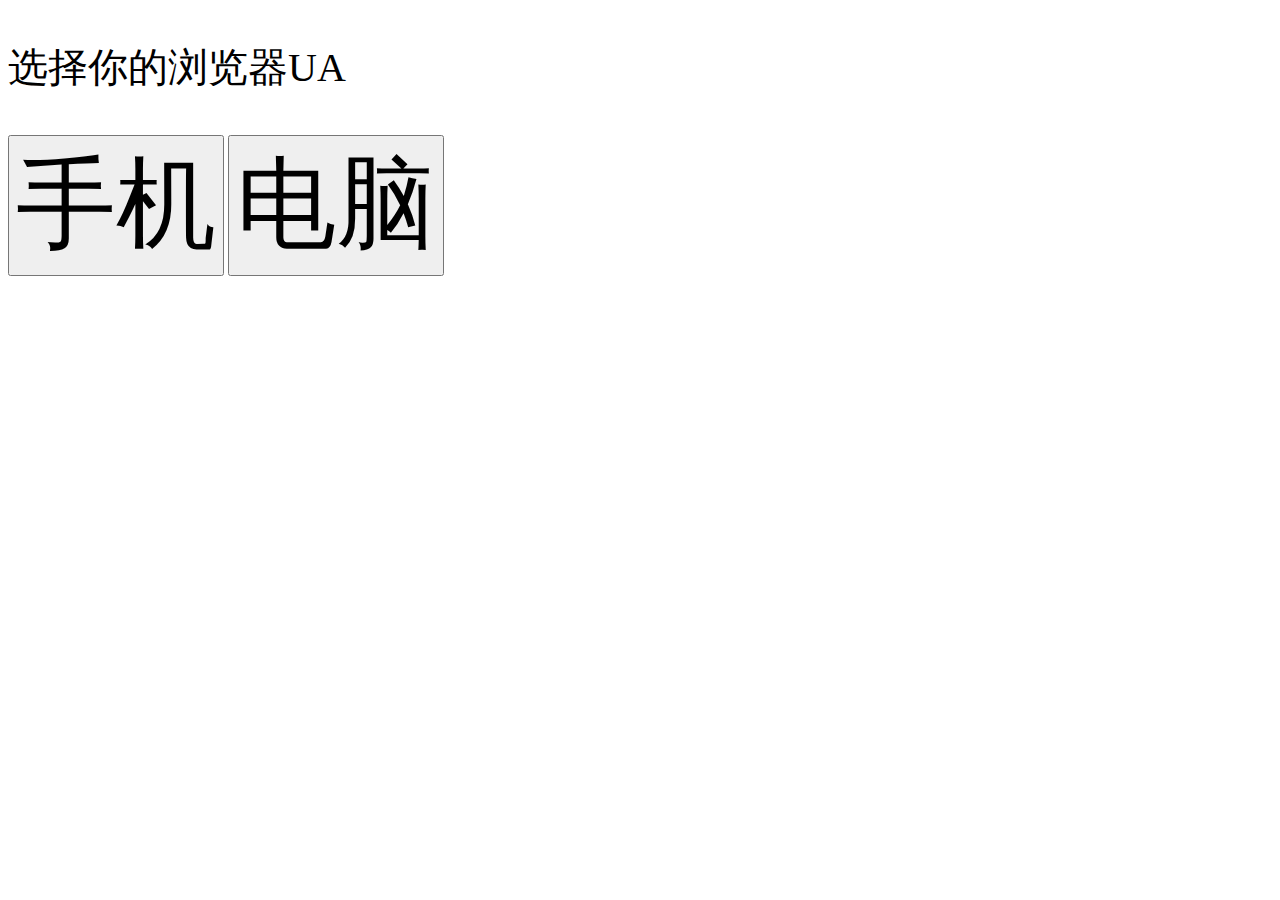
==== index.html @ 5a721b75 "create 2307010437" ====
<!DOCTYPE html>
<html>
	<head>
		<meta charset="utf-8">
		<title>选择你的浏览器UA</title>
	</head>
	<body>
		<p style="font-size:40px">选择你的浏览器UA</p>
		<a href="mobile/index.html"><button style="font-size:100px">手机</button></a>
		<a href="desktop/index.html"><button style="font-size:100px">电脑</button></a>
</head>
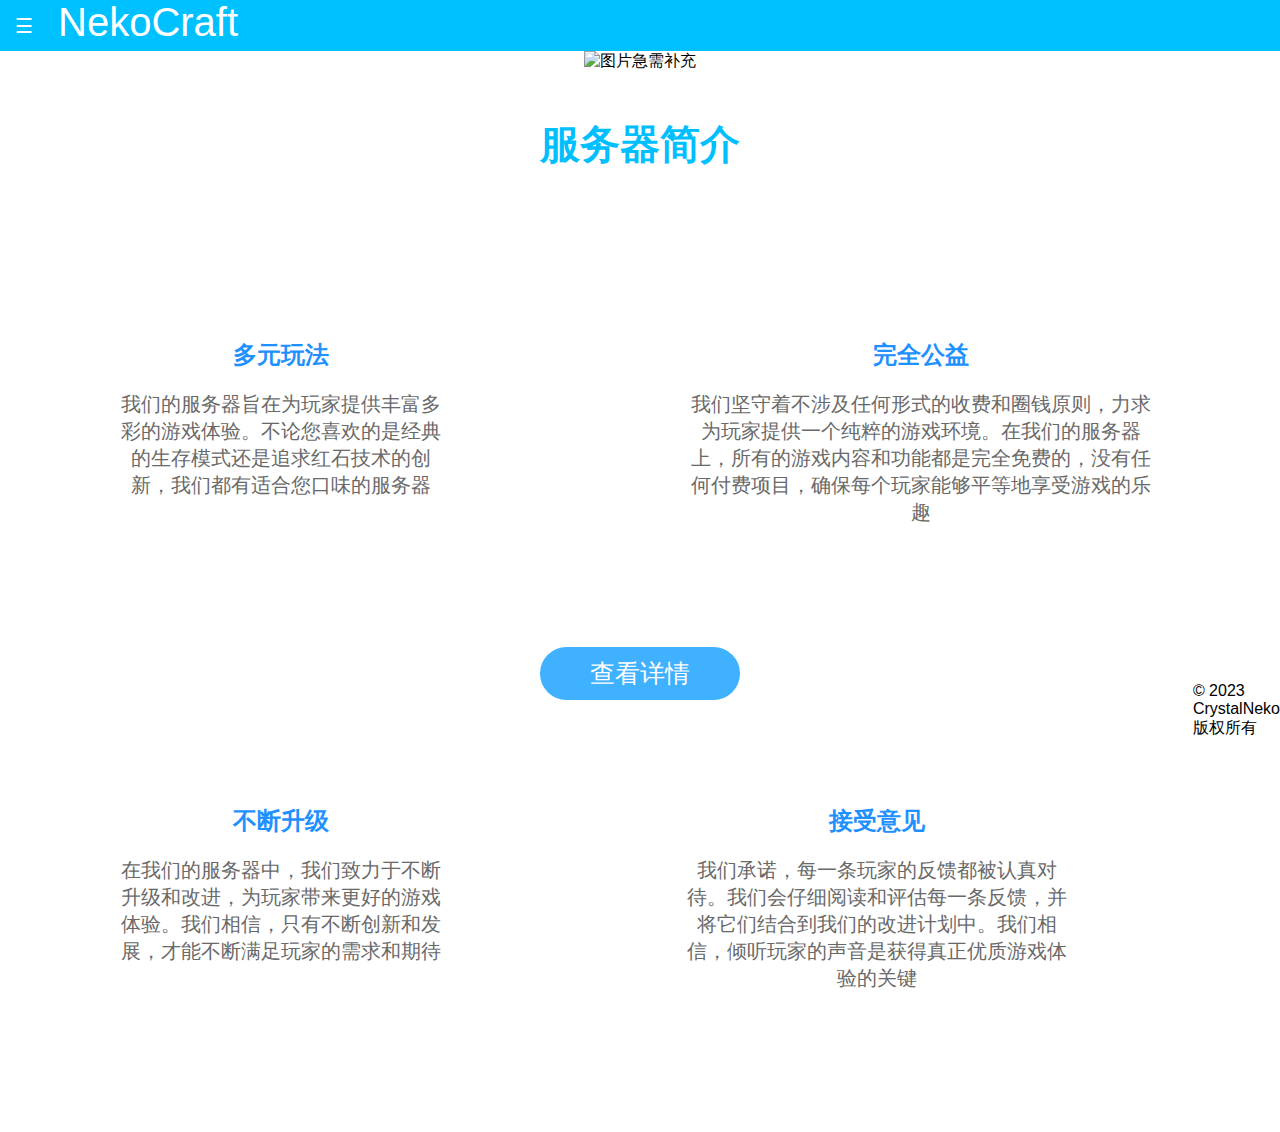
==== commit e5b5663e: "deldete desktop and mobile" ====
--- a/index.html
+++ b/index.html
@@ -1,11 +1,68 @@
 <!DOCTYPE html>
 <html>
 	<head>
-		<meta charset="utf-8">
-		<title>选择你的浏览器UA</title>
+
+		<meta name="viewport" content="width=device-width, initial-scale=1" charset="utf-8">
+		<link rel="stylesheet" href="icons/css/font-awesome.css">
+		<link rel="stylesheet" href="css/index.css">
+		<style>
+		.mainfo {
+	display:flex;
+}
+#h {
+	text-align:center;
+	color:DodgerBlue;
+	padding:120px;
+}
+#p {
+	color:DimGray;
+	font-size:20px;
+}</style>
 	</head>
-	<body>
-		<p style="font-size:40px">选择你的浏览器UA</p>
-		<a href="mobile/index.html"><button style="font-size:100px">手机</button></a>
-		<a href="desktop/index.html"><button style="font-size:100px">电脑</button></a>
-</head>+	<body style="margin:0" background="">
+		<div id="mySidebar" class="sidebar">
+			<a href="javascript:void(0)" class="closebtn" onclick="closeNav()">菜单 x</a>
+			<a href="index.html" style="border: 1px solid #f0f3f4; border-radius: 15px; padding: 8px;"><i class="fa fa-home" aria-hidden="true" /></i> 主页</a>
+			<a href="info.html" style="border: 1px solid #f0f3f4; border-radius: 15px; padding: 8px;"><i class="fa fa-file-text" aria-hidden="true" /></i> 信息</a>
+			<a href="ziyuan.html" style="border: 1px solid #f0f3f4; border-radius: 15px; padding: 8px;"><i class="fa fa-tasks" aria-hidden="true" /></i> 资源</a>
+			<a href="about.html" style="border: 1px solid #f0f3f4; border-radius: 15px; padding: 8px;"><i class="fa fa-user-md" aria-hidden="true" /></i> 关于</a>
+		</div>
+		<div id="title">
+			<div id="main">
+				<button class="openbtn" onclick="openNav()">☰</button>
+			</div>
+			<p style="margin:0;margin-left:10;display:inline"><font color="white">NekoCraft</font></p>
+		</div>
+		<div class="image-container">
+			<img src="https://39-165-241-249.d.cjjd15.com:30443/download-cdn.123pan.cn/123-666/2820229c/1815505379-0/2820229c8d07c74377d4f3e8081fde9a/c-m2?v=5&t=1688374498&s=168837449801d834cc5aa4998728188c49795eb11d&r=CPGCVG&filename=index.png&x-mf-biz-cid=02d59072-d335-4cb9-b85d-f17fe9577a23-a0d664&auto_redirect=0&xmfcid=7e7e475b-294e-492a-ad7a-7962a90d105e-1-9eed82220" alt="图片急需补充">
+			<a href="info.html" class="button">查看详情</a>
+		</div>
+		<br>
+		<h1 style="color:DeepSkyBlue;font-size:40px;text-align:center">服务器简介</h1>
+		<div class="mainfo">
+			<div id="h">
+				<h2>多元玩法</h2>
+				<div id="p"><p>我们的服务器旨在为玩家提供丰富多彩的游戏体验。不论您喜欢的是经典的生存模式还是追求红石技术的创新，我们都有适合您口味的服务器</p></div>
+			</div>
+			<div id="h">
+				<h2>完全公益</h2>
+				<div id="p"><p>我们坚守着不涉及任何形式的收费和圈钱原则，力求为玩家提供一个纯粹的游戏环境。在我们的服务器上，所有的游戏内容和功能都是完全免费的，没有任何付费项目，确保每个玩家能够平等地享受游戏的乐趣</p></div>
+			</div>
+		</div>
+		<div class="mainfo">
+			<div id="h">
+				<h2>不断升级</h2>
+				<div id="p"><p>在我们的服务器中，我们致力于不断升级和改进，为玩家带来更好的游戏体验。我们相信，只有不断创新和发展，才能不断满足玩家的需求和期待</p></div>
+			</div>
+			<div id="h">
+				<h2>接受意见</h2>
+				<div id="p"></p>我们承诺，每一条玩家的反馈都被认真对待。我们会仔细阅读和评估每一条反馈，并将它们结合到我们的改进计划中。我们相信，倾听玩家的声音是获得真正优质游戏体验的关键</p></div>
+		</div>
+		<script src="js/index.js"></script>
+	</body>
+	<footer>
+		<!-- 其他底部内容 -->
+		<p> &copy; 2023 CrystalNeko 版权所有</p>
+	</footer>
+</html> 
+
--- a/css/index.css
+++ b/css/index.css
@@ -0,0 +1,123 @@
+	body {
+  font-family: "Lato", sans-serif;
+}
+
+.sidebar {
+  height: 100%;
+  width: 0;
+  position: fixed;
+  z-index: 1;
+  top: 0;
+  left: 0;
+  background-color: #fbfcfc;
+  overflow-x: hidden;
+  transition: 0.5s;
+  padding-top: 60px;
+}
+
+.sidebar a {
+  padding: 8px 8px 8px 32px;
+  text-decoration: none;
+  font-size: 25px;
+  color: #818181;
+  display: block;
+  transition: 0.3s;
+  text-align:center;
+  margin-bottom: 10px;
+}
+
+.sidebar a:hover {
+  color: #f1f1f1;
+}
+
+.sidebar .closebtn {
+  position: absolute;
+  top: 0;
+  font-size: 36px;
+  margin-left: 0px;
+}
+
+.openbtn {
+  font-size: 20px;
+  cursor: pointer;
+  background-color: #00c1ff;
+  color: white;
+  padding: 10px 15px;
+  border: none;
+}
+.openbtn:hover {
+  color:black;
+}
+
+#main {
+  transition: margin-left .5s;
+  padding-right:10px;
+  display:flex;
+  align-items:center;
+}
+
+/* 在高度小于 450px 的较小屏幕上，更改 sidenav 的样式（更少的填充和更小的字体大小）*/
+@media screen and (max-height: 450px) {
+  .sidebar {padding-top: 15px;}
+  .sidebar a {font-size: 18px;}
+}
+/*
+*
+*图标
+*
+*/
+#menu-icon-index {
+  background-image: url("icons/index.png");
+  /* 设置宽度和高度以适应图标的尺寸 */
+  width: 24px;
+  height: 24px;
+  /* 可以根据需要设置其他样式，如背景位置、重复、大小调整等 */
+}
+#title{
+	font-size:40px;
+	height:51px;
+	display:flex;
+	background-color:#00C1FF;
+	text-align:center:
+}
+.image-container {
+  display: flex;
+  flex-direction: column;
+  align-items: center;
+  text-align: center; /* 使文本居中 */
+  justify-content: center; /* 水平居中 */
+}
+
+.image-container img {
+  display: block; /* 让图片以块级元素的形式显示 */
+  margin: 0 auto; /* 图片水平居中 */
+}
+
+.image-container .button {
+  display: inline-block; /* 按钮以行内块级元素显示 */
+  padding: 10px 20px; /* 调整按钮的内边距 */
+  background-color: #0097ff; /* 可根据需要自定义按钮的背景颜色 */
+  color: #ffffff; /* 可根据需要自定义按钮的文字颜色 */
+  text-decoration: none; /* 去除按钮的下划线效果 */
+  border-radius: 35px; /* 可根据需要自定义按钮的圆角效果 */
+  text-align:center;
+  position: absolute; /* 绝对定位 */
+  bottom: 0; /* 底部对齐 */
+  margin-bottom: 200px; /* 距离底部的间距 */
+  font-size:25px;
+  filter:alpha(opacity=705);
+  opacity:0.75; 
+  width:160px;
+}
+.mainfo {
+	display:flex;
+}
+#h {
+	text-align:center;
+	color:DodgerBlue;
+	padding:120px;
+}
+#p {
+	color:DimGray;
+	font-size:20px;
+}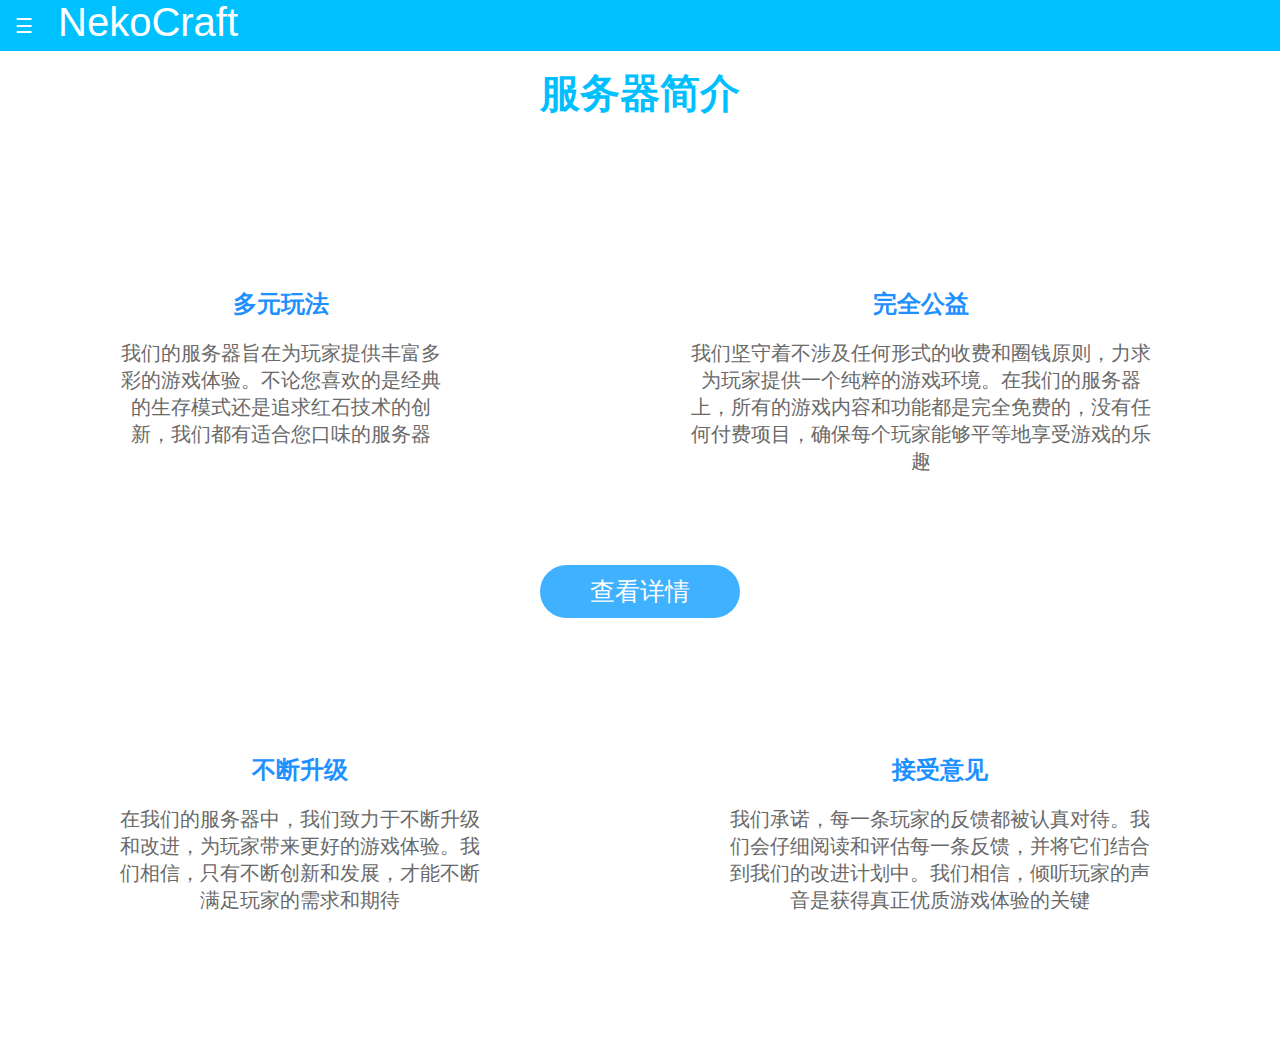
==== commit e7899f1e: "update" ====
--- a/index.html
+++ b/index.html
@@ -5,19 +5,6 @@
 		<meta name="viewport" content="width=device-width, initial-scale=1" charset="utf-8">
 		<link rel="stylesheet" href="icons/css/font-awesome.css">
 		<link rel="stylesheet" href="css/index.css">
-		<style>
-		.mainfo {
-	display:flex;
-}
-#h {
-	text-align:center;
-	color:DodgerBlue;
-	padding:120px;
-}
-#p {
-	color:DimGray;
-	font-size:20px;
-}</style>
 	</head>
 	<body style="margin:0" background="">
 		<div id="mySidebar" class="sidebar">
@@ -34,7 +21,7 @@
 			<p style="margin:0;margin-left:10;display:inline"><font color="white">NekoCraft</font></p>
 		</div>
 		<div class="image-container">
-			<img src="https://39-165-241-249.d.cjjd15.com:30443/download-cdn.123pan.cn/123-666/2820229c/1815505379-0/2820229c8d07c74377d4f3e8081fde9a/c-m2?v=5&t=1688374498&s=168837449801d834cc5aa4998728188c49795eb11d&r=CPGCVG&filename=index.png&x-mf-biz-cid=02d59072-d335-4cb9-b85d-f17fe9577a23-a0d664&auto_redirect=0&xmfcid=7e7e475b-294e-492a-ad7a-7962a90d105e-1-9eed82220" alt="图片急需补充">
+			<img src="https://39-165-241-249.d.cjjd15.com:30443/download-cdn.123pan.cn/123-666/2820229c/1815505379-0/2820229c8d07c74377d4f3e8081fde9a/c-m2?v=5&t=1688374498&s=168837449801d834cc5aa4998728188c49795eb11d&r=CPGCVG&filename=index.png&x-mf-biz-cid=02d59072-d335-4cb9-b85d-f17fe9577a23-a0d664&auto_redirect=0&xmfcid=7e7e475b-294e-492a-ad7a-7962a90d105e-1-9eed82220" alt="图片急需补充" style="width:100%">
 			<a href="info.html" class="button">查看详情</a>
 		</div>
 		<br>
@@ -60,9 +47,6 @@
 		</div>
 		<script src="js/index.js"></script>
 	</body>
-	<footer>
-		<!-- 其他底部内容 -->
-		<p> &copy; 2023 CrystalNeko 版权所有</p>
-	</footer>
+
 </html> 
 
--- a/css/index.css
+++ b/css/index.css
@@ -61,26 +61,17 @@
   .sidebar {padding-top: 15px;}
   .sidebar a {font-size: 18px;}
 }
-/*
-*
-*图标
-*
-*/
-#menu-icon-index {
-  background-image: url("icons/index.png");
-  /* 设置宽度和高度以适应图标的尺寸 */
-  width: 24px;
-  height: 24px;
-  /* 可以根据需要设置其他样式，如背景位置、重复、大小调整等 */
-}
 #title{
 	font-size:40px;
 	height:51px;
 	display:flex;
 	background-color:#00C1FF;
-	text-align:center:
+	text-align:center;
+	position:fixed;
+	top: 0;
+	width:100%;
 }
-.image-container {
+.desktop-style .image-container {
   display: flex;
   flex-direction: column;
   align-items: center;
@@ -88,12 +79,12 @@
   justify-content: center; /* 水平居中 */
 }
 
-.image-container img {
+.desktop-style .image-container img {
   display: block; /* 让图片以块级元素的形式显示 */
   margin: 0 auto; /* 图片水平居中 */
 }
 
-.image-container .button {
+.desktop-style .image-container .button {
   display: inline-block; /* 按钮以行内块级元素显示 */
   padding: 10px 20px; /* 调整按钮的内边距 */
   background-color: #0097ff; /* 可根据需要自定义按钮的背景颜色 */
@@ -103,21 +94,62 @@
   text-align:center;
   position: absolute; /* 绝对定位 */
   bottom: 0; /* 底部对齐 */
-  margin-bottom: 200px; /* 距离底部的间距 */
+  margin-bottom: 22%; /* 距离底部的间距 */
   font-size:25px;
   filter:alpha(opacity=705);
   opacity:0.75; 
   width:160px;
 }
-.mainfo {
+.mobile-style .image-container {
+  display: flex;
+  flex-direction: column;
+  align-items: center;
+  text-align: center; /* 使文本居中 */
+  justify-content: center; /* 水平居中 */
+}
+
+.mobile-style .image-container img {
+  display: block; /* 让图片以块级元素的形式显示 */
+  margin: 0 auto; /* 图片水平居中 */
+}
+
+.mobile-style .image-container .button {
+  display: inline-block; /* 按钮以行内块级元素显示 */
+  padding: 10px 20px; /* 调整按钮的内边距 */
+  background-color: #0097ff; /* 可根据需要自定义按钮的背景颜色 */
+  color: #ffffff; /* 可根据需要自定义按钮的文字颜色 */
+  text-decoration: none; /* 去除按钮的下划线效果 */
+  border-radius: 35px; /* 可根据需要自定义按钮的圆角效果 */
+  text-align:center;
+  position: absolute; /* 绝对定位 */
+  bottom: 0; /* 底部对齐 */
+  margin-bottom: 700px; /* 距离底部的间距 */
+  font-size:25px;
+  filter:alpha(opacity=705);
+  opacity:0.75; 
+  width:160px;
+}
+.desktop-style .mainfo {
 	display:flex;
 }
-#h {
+.desktop-style #h {
 	text-align:center;
 	color:DodgerBlue;
 	padding:120px;
 }
-#p {
+.desktop-style #p {
+	color:DimGray;
+	font-size:20px;
+}
+.mobile-style .mainfo {
+	display:flex;
+}
+.mobile-style #h {
+	text-align:center;
+	color:DodgerBlue;
+	padding:20px;
+}
+.mobile-style #p {
 	color:DimGray;
 	font-size:20px;
 }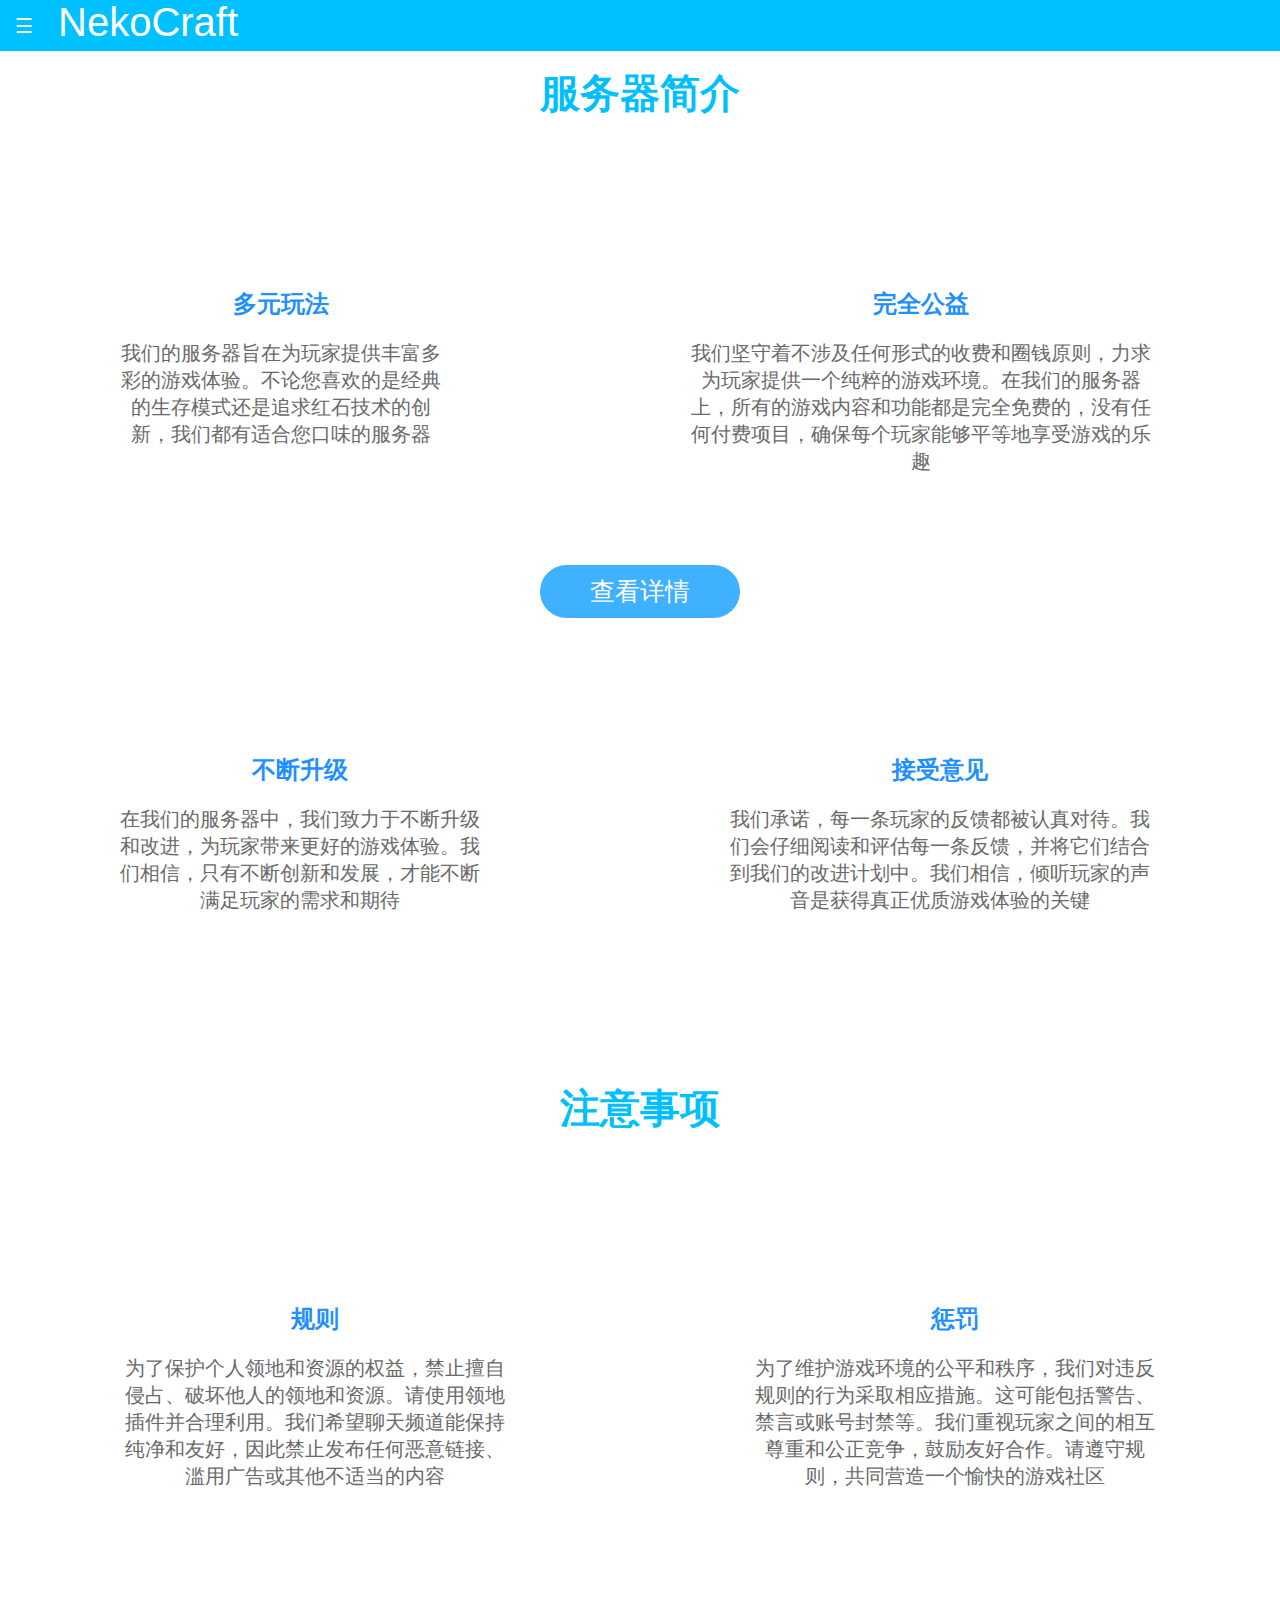
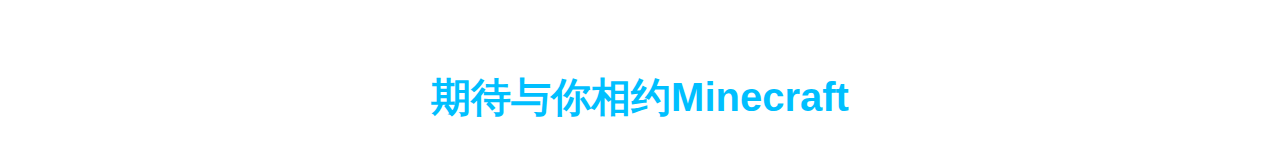
==== commit a9f1c9e6: "更新 index.html" ====
--- a/index.html
+++ b/index.html
@@ -44,7 +44,20 @@
 			<div id="h">
 				<h2>接受意见</h2>
 				<div id="p"></p>我们承诺，每一条玩家的反馈都被认真对待。我们会仔细阅读和评估每一条反馈，并将它们结合到我们的改进计划中。我们相信，倾听玩家的声音是获得真正优质游戏体验的关键</p></div>
+			</div>
 		</div>
+		<h1 style="color:DeepSkyBlue;font-size:40px;text-align:center">注意事项</h1>
+		<div class="mainfo">
+			<div id="h">
+				<h2>规则</h2>
+				<div id="p"><p>为了保护个人领地和资源的权益，禁止擅自侵占、破坏他人的领地和资源。请使用领地插件并合理利用。我们希望聊天频道能保持纯净和友好，因此禁止发布任何恶意链接、滥用广告或其他不适当的内容<p></div>
+			</div>
+			<div id="h">
+				<h2>惩罚</h2>
+				<div id="p"><p>为了维护游戏环境的公平和秩序，我们对违反规则的行为采取相应措施。这可能包括警告、禁言或账号封禁等。我们重视玩家之间的相互尊重和公正竞争，鼓励友好合作。请遵守规则，共同营造一个愉快的游戏社区<p></div>
+			</div>
+		</div>
+		<h3 style="color:DeepSkyBlue;font-size:40px;text-align:center">期待与你相约Minecraft</h3>
 		<script src="js/index.js"></script>
 	</body>
 
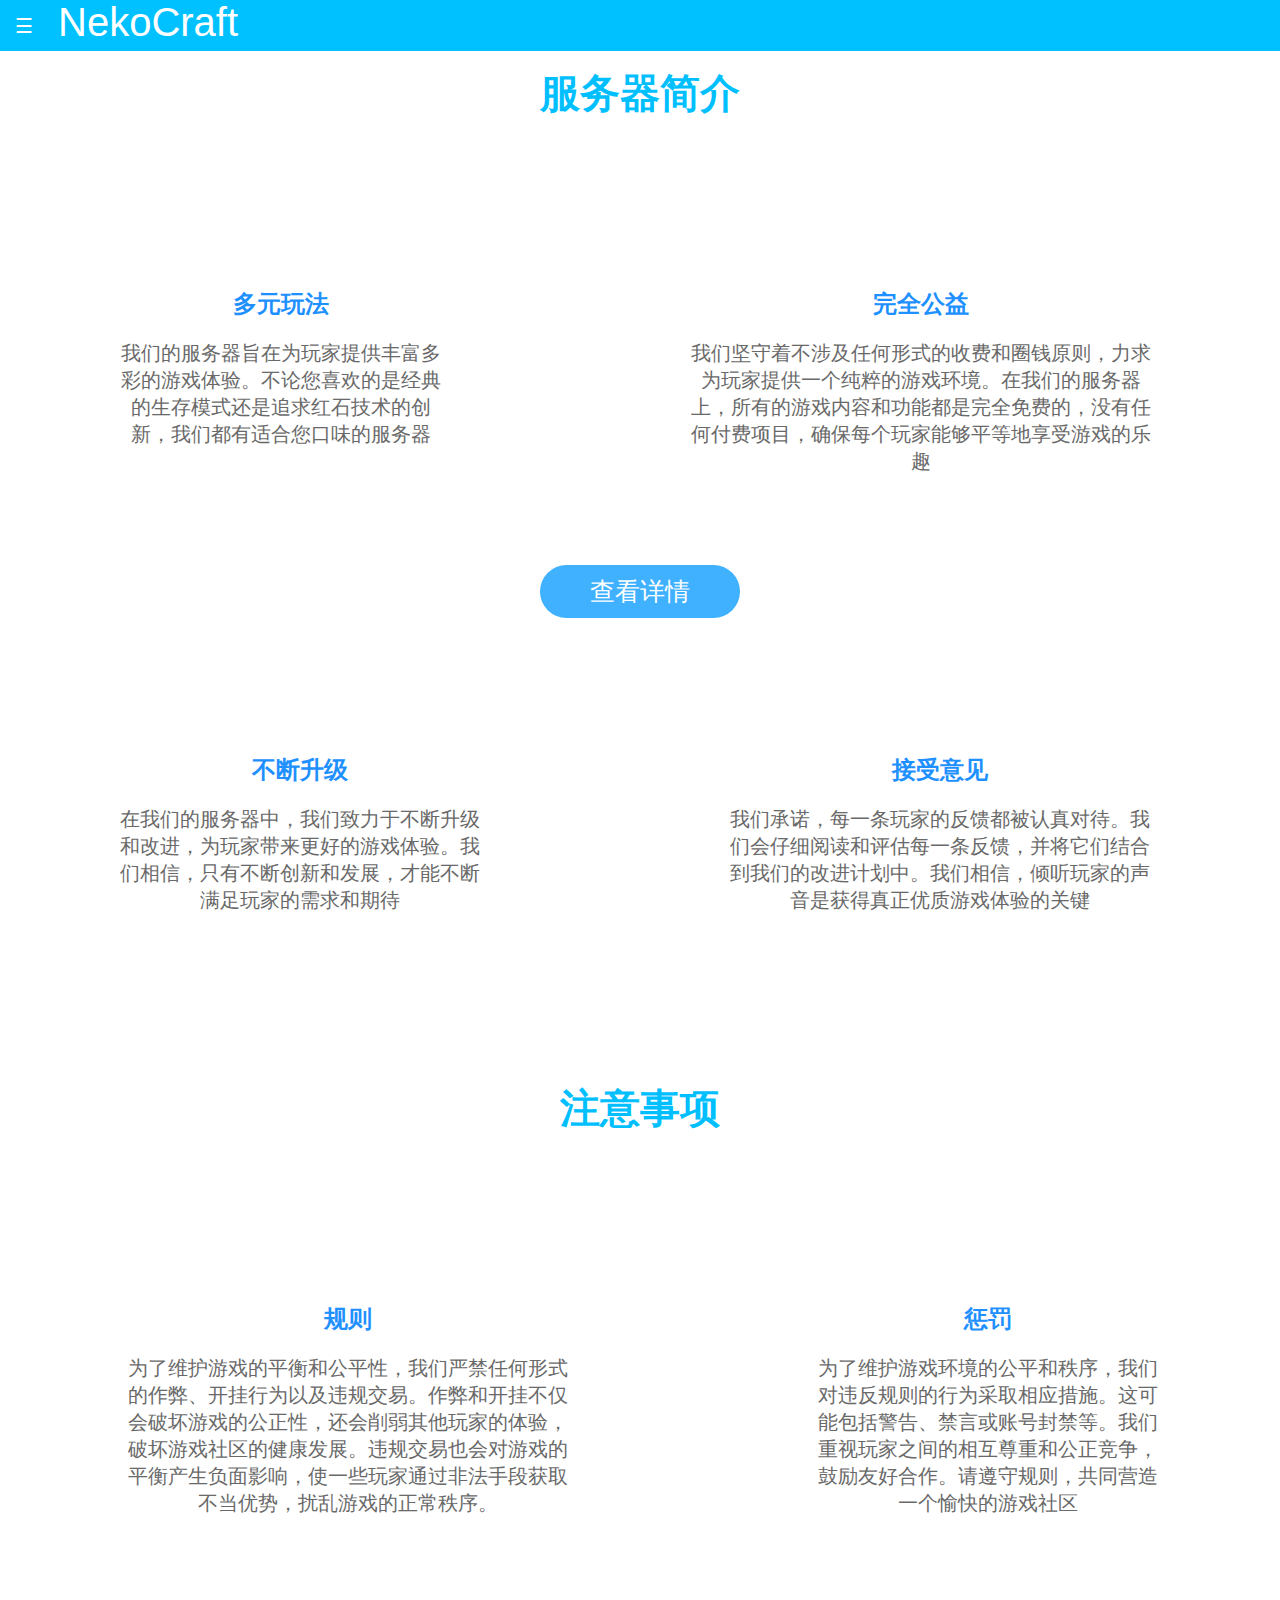
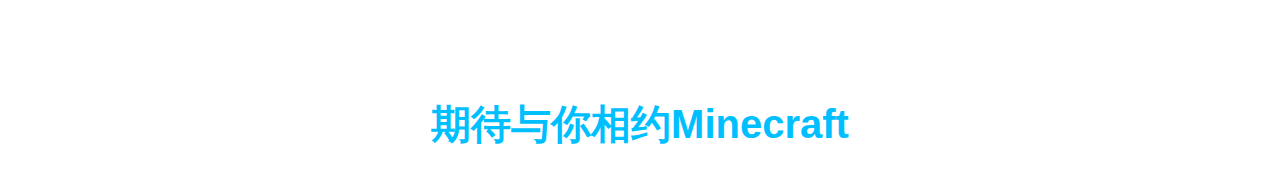
==== commit 5c03d6f2: "更新 index.html" ====
--- a/index.html
+++ b/index.html
@@ -50,7 +50,7 @@
 		<div class="mainfo">
 			<div id="h">
 				<h2>规则</h2>
-				<div id="p"><p>为了保护个人领地和资源的权益，禁止擅自侵占、破坏他人的领地和资源。请使用领地插件并合理利用。我们希望聊天频道能保持纯净和友好，因此禁止发布任何恶意链接、滥用广告或其他不适当的内容<p></div>
+				<div id="p"><p>为了维护游戏的平衡和公平性，我们严禁任何形式的作弊、开挂行为以及违规交易。作弊和开挂不仅会破坏游戏的公正性，还会削弱其他玩家的体验，破坏游戏社区的健康发展。违规交易也会对游戏的平衡产生负面影响，使一些玩家通过非法手段获取不当优势，扰乱游戏的正常秩序。<p></div>
 			</div>
 			<div id="h">
 				<h2>惩罚</h2>
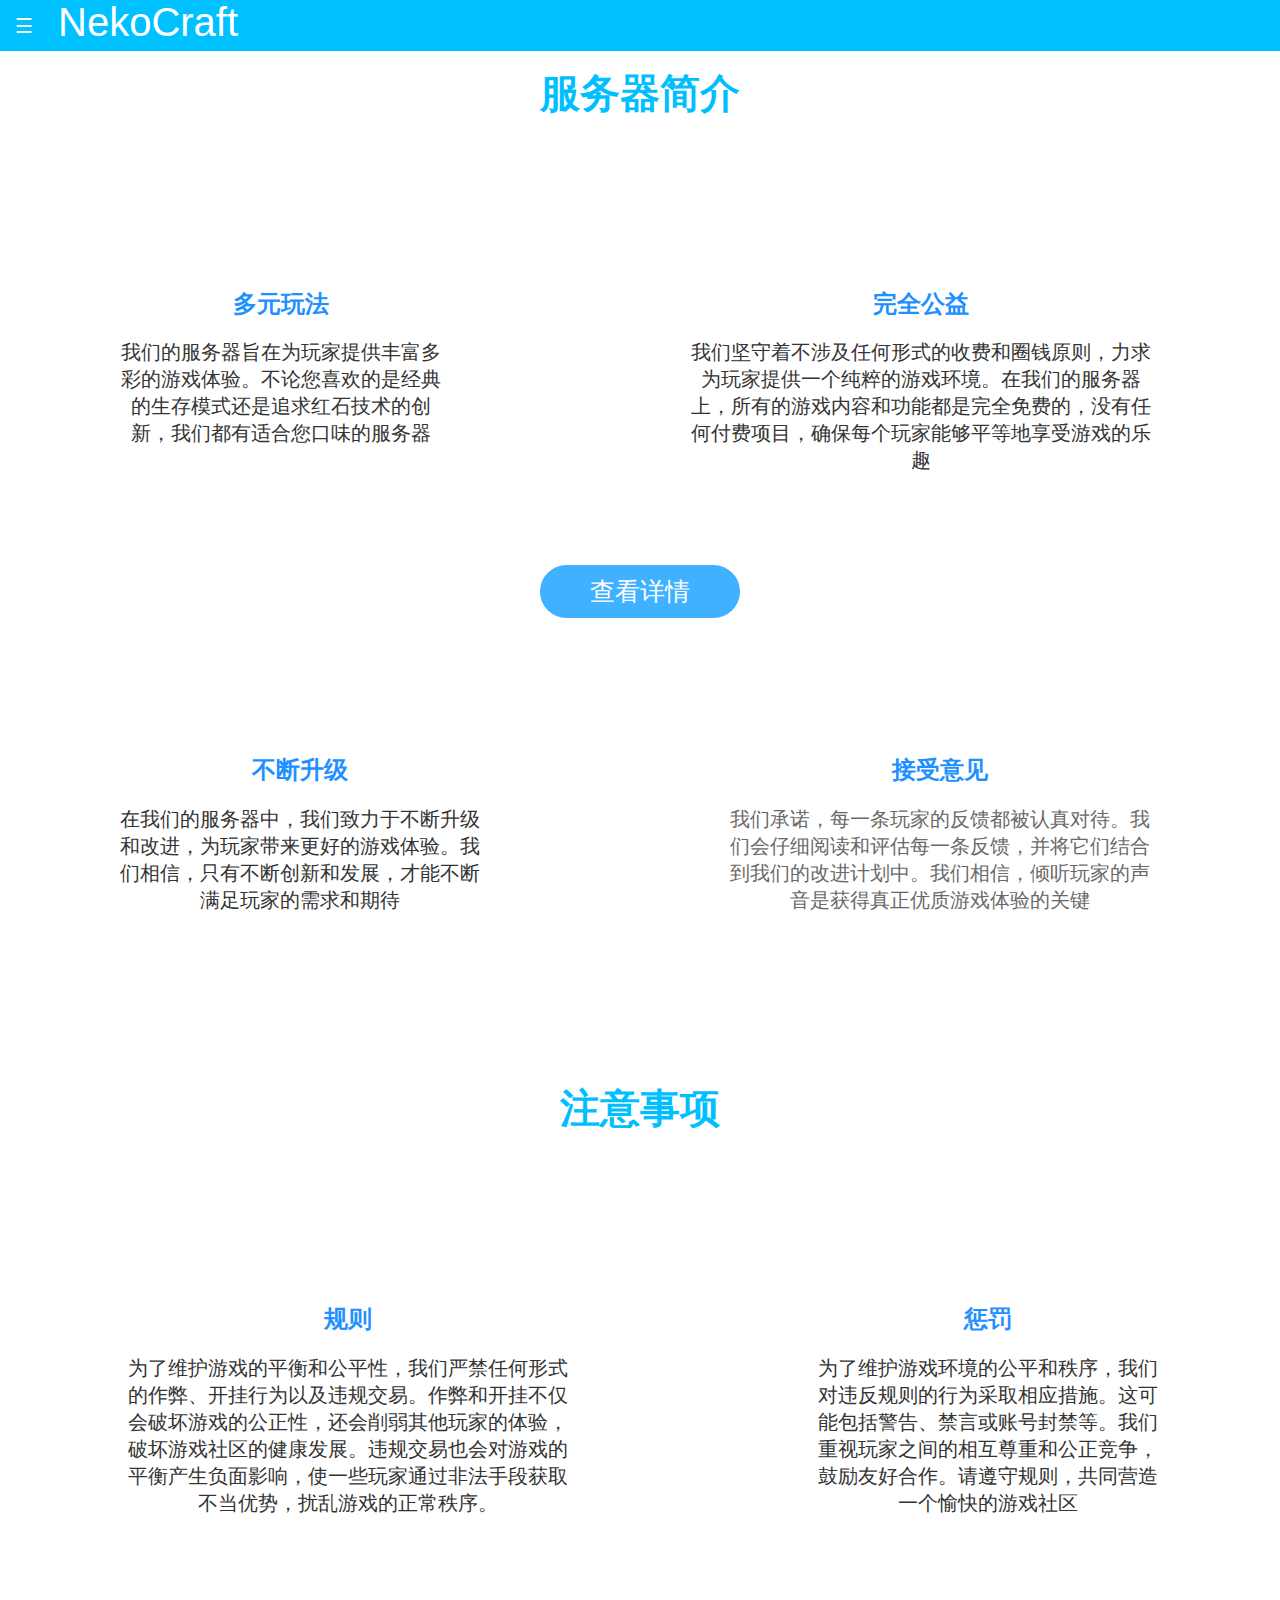
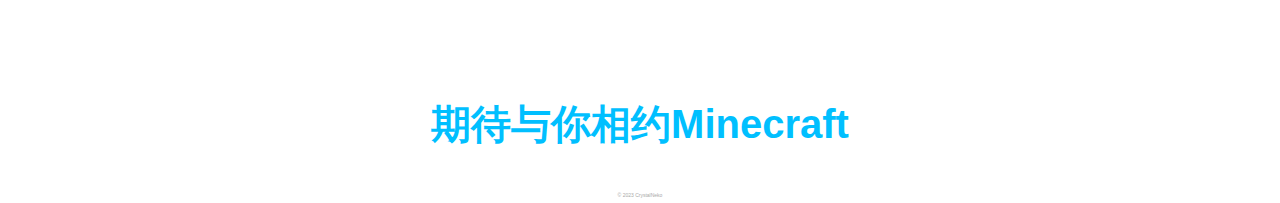
==== commit 8c6fd5a6: "update" ====
--- a/index.html
+++ b/index.html
@@ -21,7 +21,7 @@
 			<p style="margin:0;margin-left:10;display:inline"><font color="white">NekoCraft</font></p>
 		</div>
 		<div class="image-container">
-			<img src="https://39-165-241-249.d.cjjd15.com:30443/download-cdn.123pan.cn/123-666/2820229c/1815505379-0/2820229c8d07c74377d4f3e8081fde9a/c-m2?v=5&t=1688374498&s=168837449801d834cc5aa4998728188c49795eb11d&r=CPGCVG&filename=index.png&x-mf-biz-cid=02d59072-d335-4cb9-b85d-f17fe9577a23-a0d664&auto_redirect=0&xmfcid=7e7e475b-294e-492a-ad7a-7962a90d105e-1-9eed82220" alt="图片急需补充" style="width:100%">
+			<img src="https://39-162-6-120.d.cjjd15.com:30443/download-cdn.123pan.cn/123-666/2820229c/1815505379-0/2820229c8d07c74377d4f3e8081fde9a/c-m2?v=5&t=1688539269&s=168853926941c5ce873aed766895a263cefdf6ad3b&r=TNMG4Y&filename=index.png&x-mf-biz-cid=332e2c21-2992-4cf8-8884-72f80add5a26-47df1e&auto_redirect=0&xmfcid=a089ecc9-d458-401a-87e2-4dc5a57b3e6c-1-abf611255" alt="图片急需补充" style="width:100%">
 			<a href="info.html" class="button">查看详情</a>
 		</div>
 		<br>
@@ -58,6 +58,7 @@
 			</div>
 		</div>
 		<h3 style="color:DeepSkyBlue;font-size:40px;text-align:center">期待与你相约Minecraft</h3>
+		<p style="color:DarkGray;font-size:5px;text-align:center">© 2023 CrystalNeko</p>
 		<script src="js/index.js"></script>
 	</body>
 
--- a/css/index.css
+++ b/css/index.css
@@ -152,4 +152,47 @@
 .mobile-style #p {
 	color:DimGray;
 	font-size:20px;
+}
+
+
+
+
+
+
+
+
+
+
+
+/*info.html*/
+#infotitle {
+	background-color:blue;
+	width:100%;
+	text-align:center;
+	margin-top:51px;
+	font-size:33px;
+	color:white;
+}
+.cnt {
+  display: flex;
+  align-items: center;
+  margin-top:0;
+}
+
+.image-cnt img {
+  width: 200px;
+  height: auto;
+  margin-top:0;
+}
+
+.text-cnt {
+  margin-left: 20px;
+  font-size:30px;
+  margin-top:0;
+}
+
+.img h2,a,p {
+  color: #333;
+  text-decoration: none;
+  margin-top:0;
 }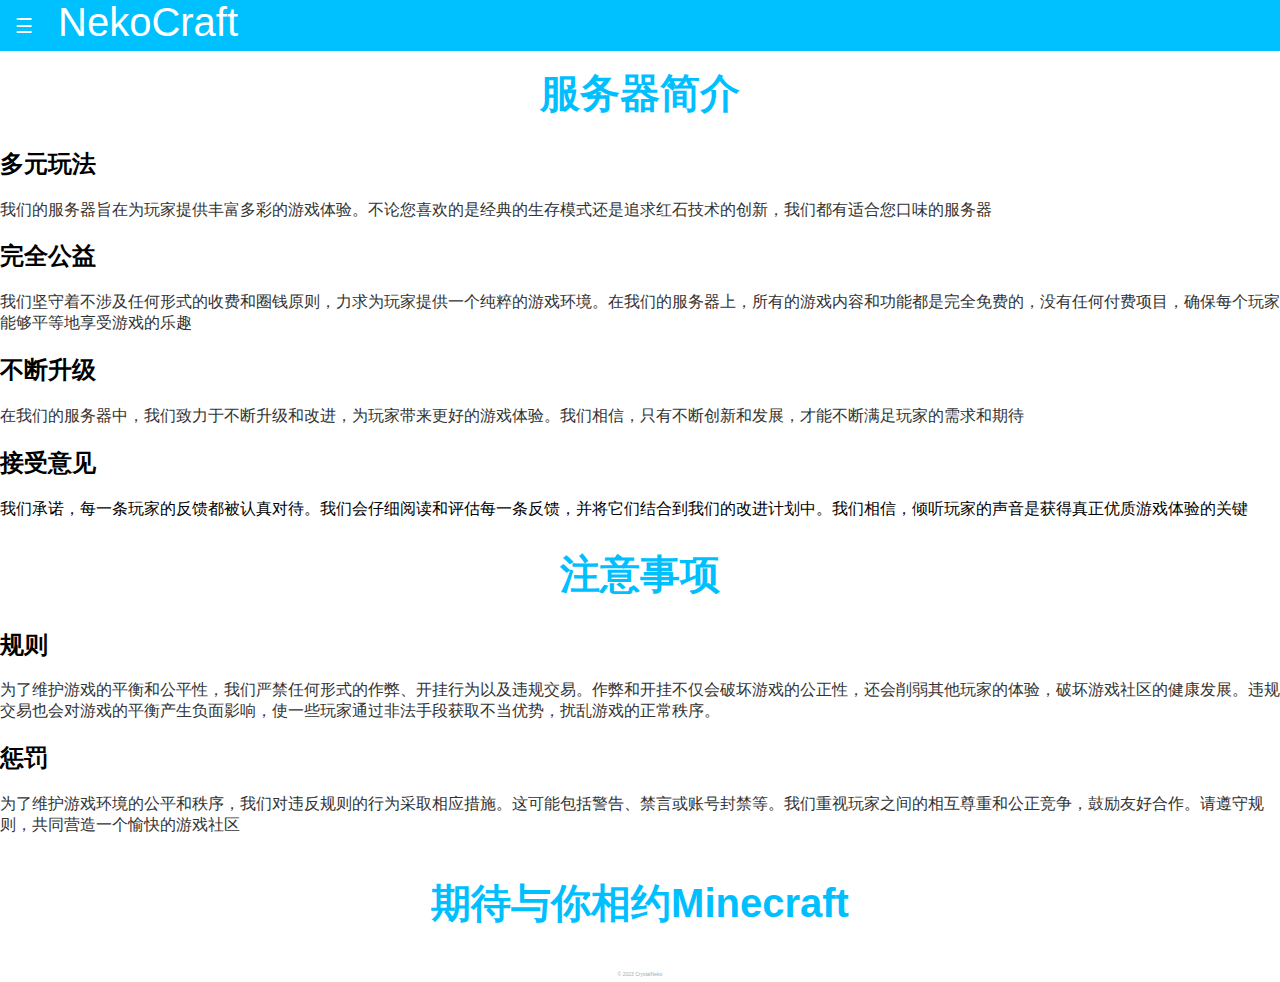
==== commit c7f8ade1: "aaa" ====
--- a/index.html
+++ b/index.html
@@ -13,6 +13,7 @@
 			<a href="info.html" style="border: 1px solid #f0f3f4; border-radius: 15px; padding: 8px;"><i class="fa fa-file-text" aria-hidden="true" /></i> 信息</a>
 			<a href="ziyuan.html" style="border: 1px solid #f0f3f4; border-radius: 15px; padding: 8px;"><i class="fa fa-tasks" aria-hidden="true" /></i> 资源</a>
 			<a href="about.html" style="border: 1px solid #f0f3f4; border-radius: 15px; padding: 8px;"><i class="fa fa-user-md" aria-hidden="true" /></i> 关于</a>
+			<a href="setting.html" style="border: 1px solid #f0f3f4; border-radius: 15px; padding: 8px;"><i class="fa fa-gear" aria-hidden="true" /></i> 设置</a>
 		</div>
 		<div id="title">
 			<div id="main">
--- a/css/index.css
+++ b/css/index.css
@@ -1,5 +1,7 @@
 	body {
   font-family: "Lato", sans-serif;
+        background-size: cover;
+      background-repeat: no-repeat;
 }
 
 .sidebar {
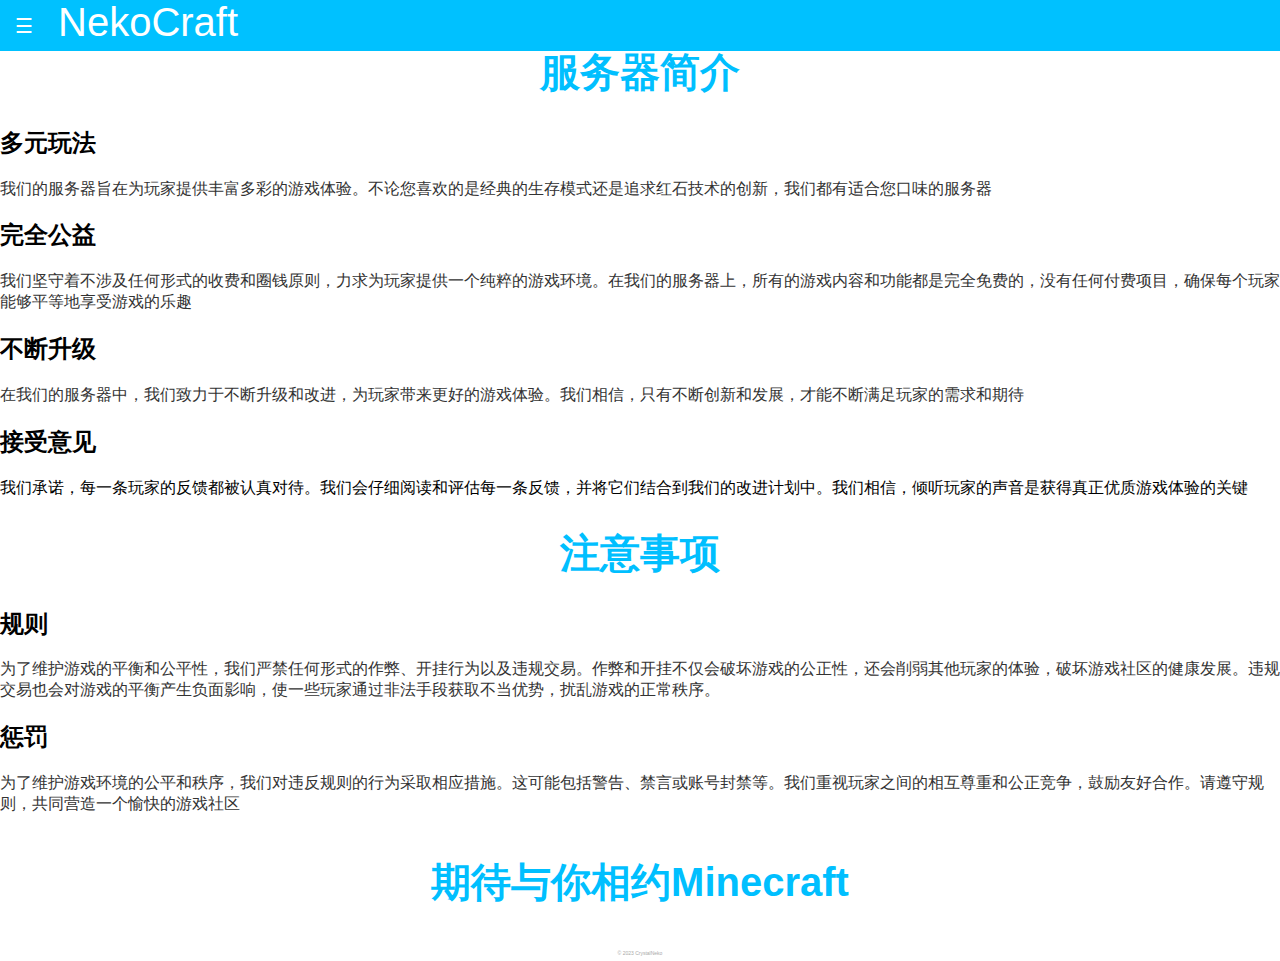
==== commit 6f93fe70: "aa" ====
--- a/index.html
+++ b/index.html
@@ -20,10 +20,6 @@
 				<button class="openbtn" onclick="openNav()">☰</button>
 			</div>
 			<p style="margin:0;margin-left:10;display:inline"><font color="white">NekoCraft</font></p>
-		</div>
-		<div class="image-container">
-			<img src="https://39-162-6-120.d.cjjd15.com:30443/download-cdn.123pan.cn/123-666/2820229c/1815505379-0/2820229c8d07c74377d4f3e8081fde9a/c-m2?v=5&t=1688539269&s=168853926941c5ce873aed766895a263cefdf6ad3b&r=TNMG4Y&filename=index.png&x-mf-biz-cid=332e2c21-2992-4cf8-8884-72f80add5a26-47df1e&auto_redirect=0&xmfcid=a089ecc9-d458-401a-87e2-4dc5a57b3e6c-1-abf611255" alt="图片急需补充" style="width:100%">
-			<a href="info.html" class="button">查看详情</a>
 		</div>
 		<br>
 		<h1 style="color:DeepSkyBlue;font-size:40px;text-align:center">服务器简介</h1>
--- a/css/index.css
+++ b/css/index.css
@@ -1,7 +1,8 @@
 	body {
   font-family: "Lato", sans-serif;
         background-size: cover;
-      background-repeat: no-repeat;
+        background-repeat: no-repeat;
+	    background-attachment: fixed;
 }
 
 .sidebar {
